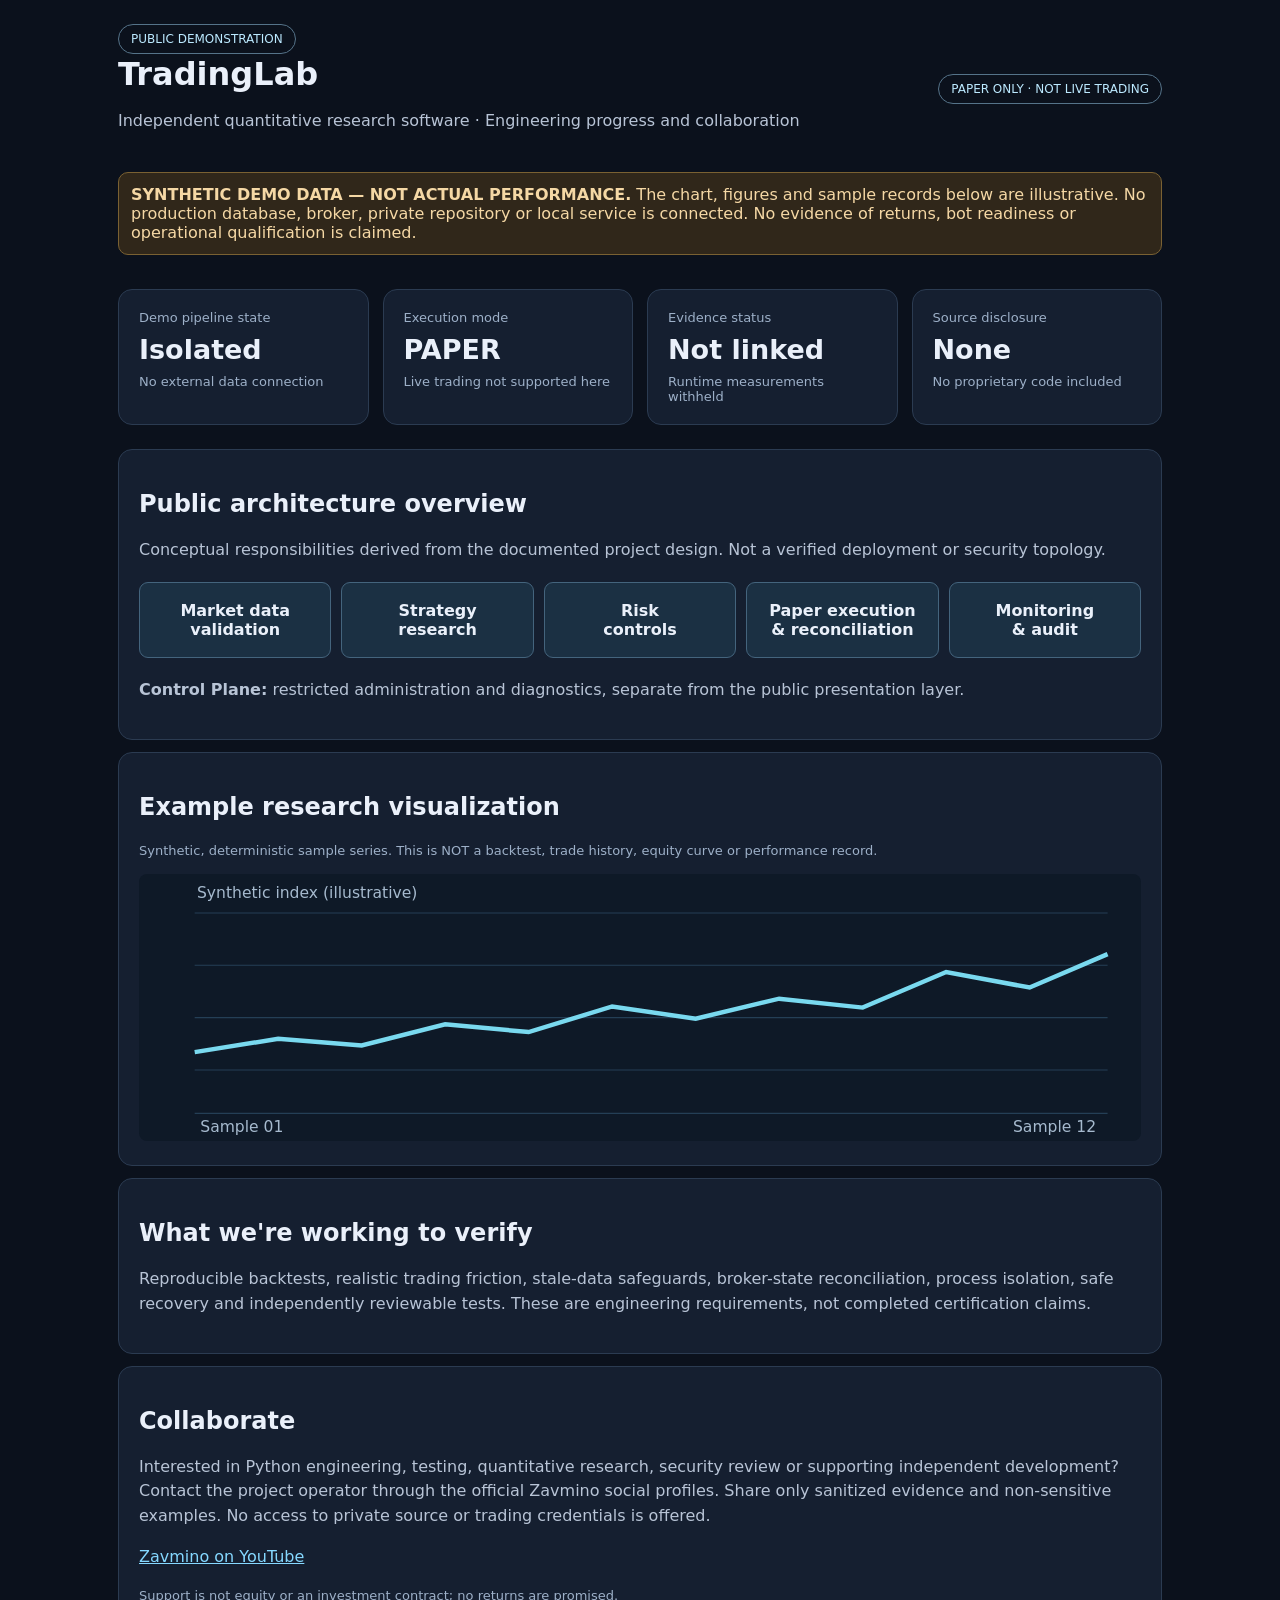
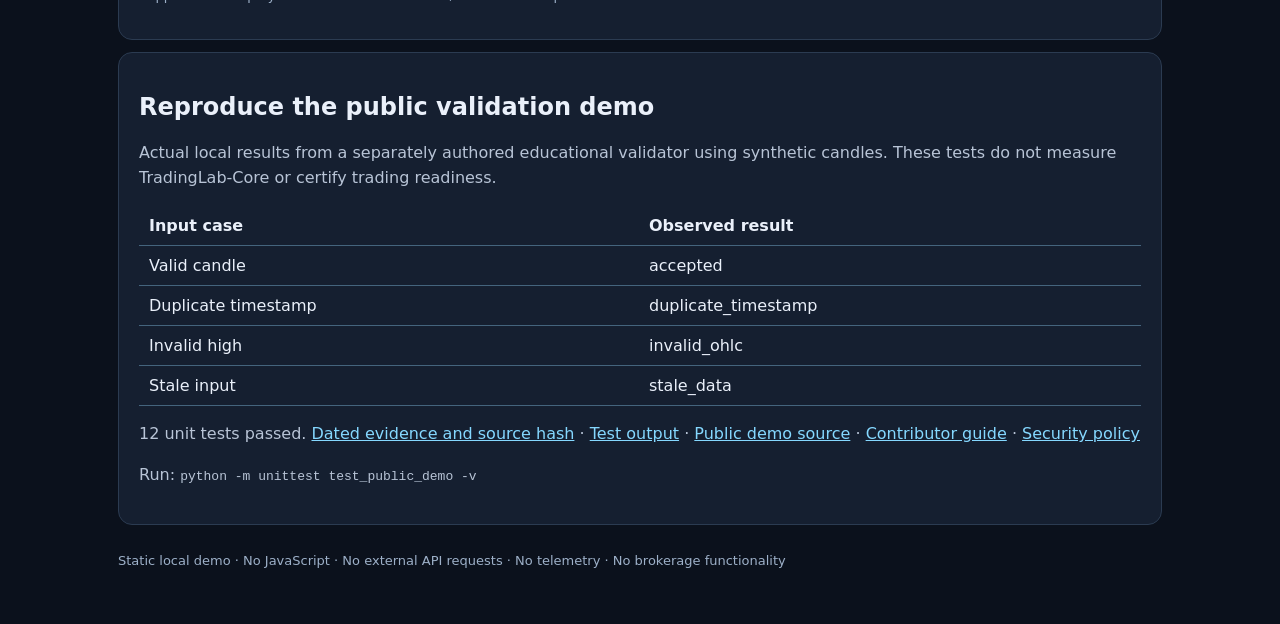
==== index.html @ 98244bb0 "Publish isolated public engineering demonstration and contribution guide" ====
<!doctype html><html lang="en"><head><meta charset="utf-8"><meta name="viewport" content="width=device-width,initial-scale=1"><title>TradingLab | Public Engineering Overview</title><style>:root{font-family:Inter,system-ui,-apple-system,Segoe UI,sans-serif;color:#eaf0fa;background:#0b111c}*{box-sizing:border-box}body{margin:0;padding:28px;max-width:1100px;margin:auto}a{color:#85d8ff}header{display:flex;justify-content:space-between;gap:16px;align-items:center;flex-wrap:wrap}h1{font-size:32px;margin:8px 0}p{line-height:1.55;color:#b8c4d6}.tag{border:1px solid #557389;border-radius:20px;padding:7px 12px;font-size:12px;color:#bce9ff}.warning{background:#30271a;border:1px solid #7a6132;border-radius:10px;padding:12px;margin:22px 0;color:#f5d8a5}.cards{display:grid;grid-template-columns:repeat(auto-fit,minmax(190px,1fr));gap:14px}.card,.panel{background:#151f30;border:1px solid #2b3b51;border-radius:14px;padding:20px;margin:12px 0}.metric{font-size:27px;font-weight:700;margin:9px 0}.muted{color:#9db0c8;font-size:13px}.flow{display:grid;grid-template-columns:repeat(5,1fr);gap:10px;align-items:center;margin:20px 0}.node{border-radius:9px;border:1px solid #44647d;background:#1b3043;padding:14px;text-align:center;font-weight:600;min-height:76px;display:grid;place-items:center}.arr{text-align:center;color:#7ab9d8}.flow .arr{display:none}.chart{width:100%;height:auto;background:#0e1927;border-radius:8px}footer{margin:28px 0;color:#9db0c8;font-size:13px}@media(max-width:680px){body{padding:16px}.flow{grid-template-columns:1fr}.flow .arr{display:block}.node{min-height:55px}}table{border-collapse:collapse;width:100%}td,th{text-align:left;padding:10px;border-bottom:1px solid #44647d}a:focus-visible{outline:3px solid #fff;outline-offset:4px}</style></head><body>
<header><div><span class="tag">PUBLIC DEMONSTRATION</span><h1>TradingLab</h1><p>Independent quantitative research software · Engineering progress and collaboration</p></div><span class="tag">PAPER ONLY · NOT LIVE TRADING</span></header>
<div class="warning"><strong>SYNTHETIC DEMO DATA — NOT ACTUAL PERFORMANCE.</strong> The chart, figures and sample records below are illustrative. No production database, broker, private repository or local service is connected. No evidence of returns, bot readiness or operational qualification is claimed.</div>
<section class="cards"><div class="card"><div class="muted">Demo pipeline state</div><div class="metric">Isolated</div><div class="muted">No external data connection</div></div><div class="card"><div class="muted">Execution mode</div><div class="metric">PAPER</div><div class="muted">Live trading not supported here</div></div><div class="card"><div class="muted">Evidence status</div><div class="metric">Not linked</div><div class="muted">Runtime measurements withheld</div></div><div class="card"><div class="muted">Source disclosure</div><div class="metric">None</div><div class="muted">No proprietary code included</div></div></section>
<section class="panel"><h2>Public architecture overview</h2><p>Conceptual responsibilities derived from the documented project design. Not a verified deployment or security topology.</p><div class="flow"><div class="node">Market data<br>validation</div><div class="node">Strategy<br>research</div><div class="node">Risk<br>controls</div><div class="node">Paper execution<br>& reconciliation</div><div class="node">Monitoring<br>& audit</div></div><p><strong>Control Plane:</strong> restricted administration and diagnostics, separate from the public presentation layer.</p></section>
<section class="panel"><h2>Example research visualization</h2><p class="muted">Synthetic, deterministic sample series. This is NOT a backtest, trade history, equity curve or performance record.</p><svg class="chart" viewBox="0 0 900 240" role="img" aria-label="Illustrative synthetic data-quality index chart"><g stroke="#243f56" stroke-width="1"><path d="M50 35H870 M50 82H870 M50 129H870 M50 176H870 M50 215H870"/></g><path d="M50 160 L125 148 L200 154 L275 135 L350 142 L425 119 L500 130 L575 112 L650 120 L725 88 L800 102 L870 72" stroke="#79d9ef" stroke-width="4" fill="none"/><g fill="#a6bace" font-size="14"><text x="52" y="22">Synthetic index (illustrative)</text><text x="55" y="232">Sample 01</text><text x="785" y="232">Sample 12</text></g></svg></section>
<section class="panel"><h2>What we're working to verify</h2><p>Reproducible backtests, realistic trading friction, stale-data safeguards, broker-state reconciliation, process isolation, safe recovery and independently reviewable tests. These are engineering requirements, not completed certification claims.</p></section>
<section class="panel"><h2>Collaborate</h2><p>Interested in Python engineering, testing, quantitative research, security review or supporting independent development? Contact the project operator through the official Zavmino social profiles. Share only sanitized evidence and non-sensitive examples. No access to private source or trading credentials is offered.</p><p><a href="https://www.youtube.com/@Zavmino">Zavmino on YouTube</a></p><p class="muted">Support is not equity or an investment contract; no returns are promised.</p></section>
<section class="panel"><h2>Reproduce the public validation demo</h2><p>Actual local results from a separately authored educational validator using synthetic candles. These tests do not measure TradingLab-Core or certify trading readiness.</p><table><thead><tr><th>Input case</th><th>Observed result</th></tr></thead><tbody><tr><td>Valid candle</td><td>accepted</td></tr><tr><td>Duplicate timestamp</td><td>duplicate_timestamp</td></tr><tr><td>Invalid high</td><td>invalid_ohlc</td></tr><tr><td>Stale input</td><td>stale_data</td></tr></tbody></table><p>12 unit tests passed. <a href="evidence.json">Dated evidence and source hash</a> · <a href="test-results.txt">Test output</a> · <a href="public_demo.py">Public demo source</a> · <a href="CONTRIBUTING.md">Contributor guide</a> · <a href="SECURITY.md">Security policy</a></p><p>Run: <code>python -m unittest test_public_demo -v</code></p></section><footer>Static local demo · No JavaScript · No external API requests · No telemetry · No brokerage functionality</footer></body></html>
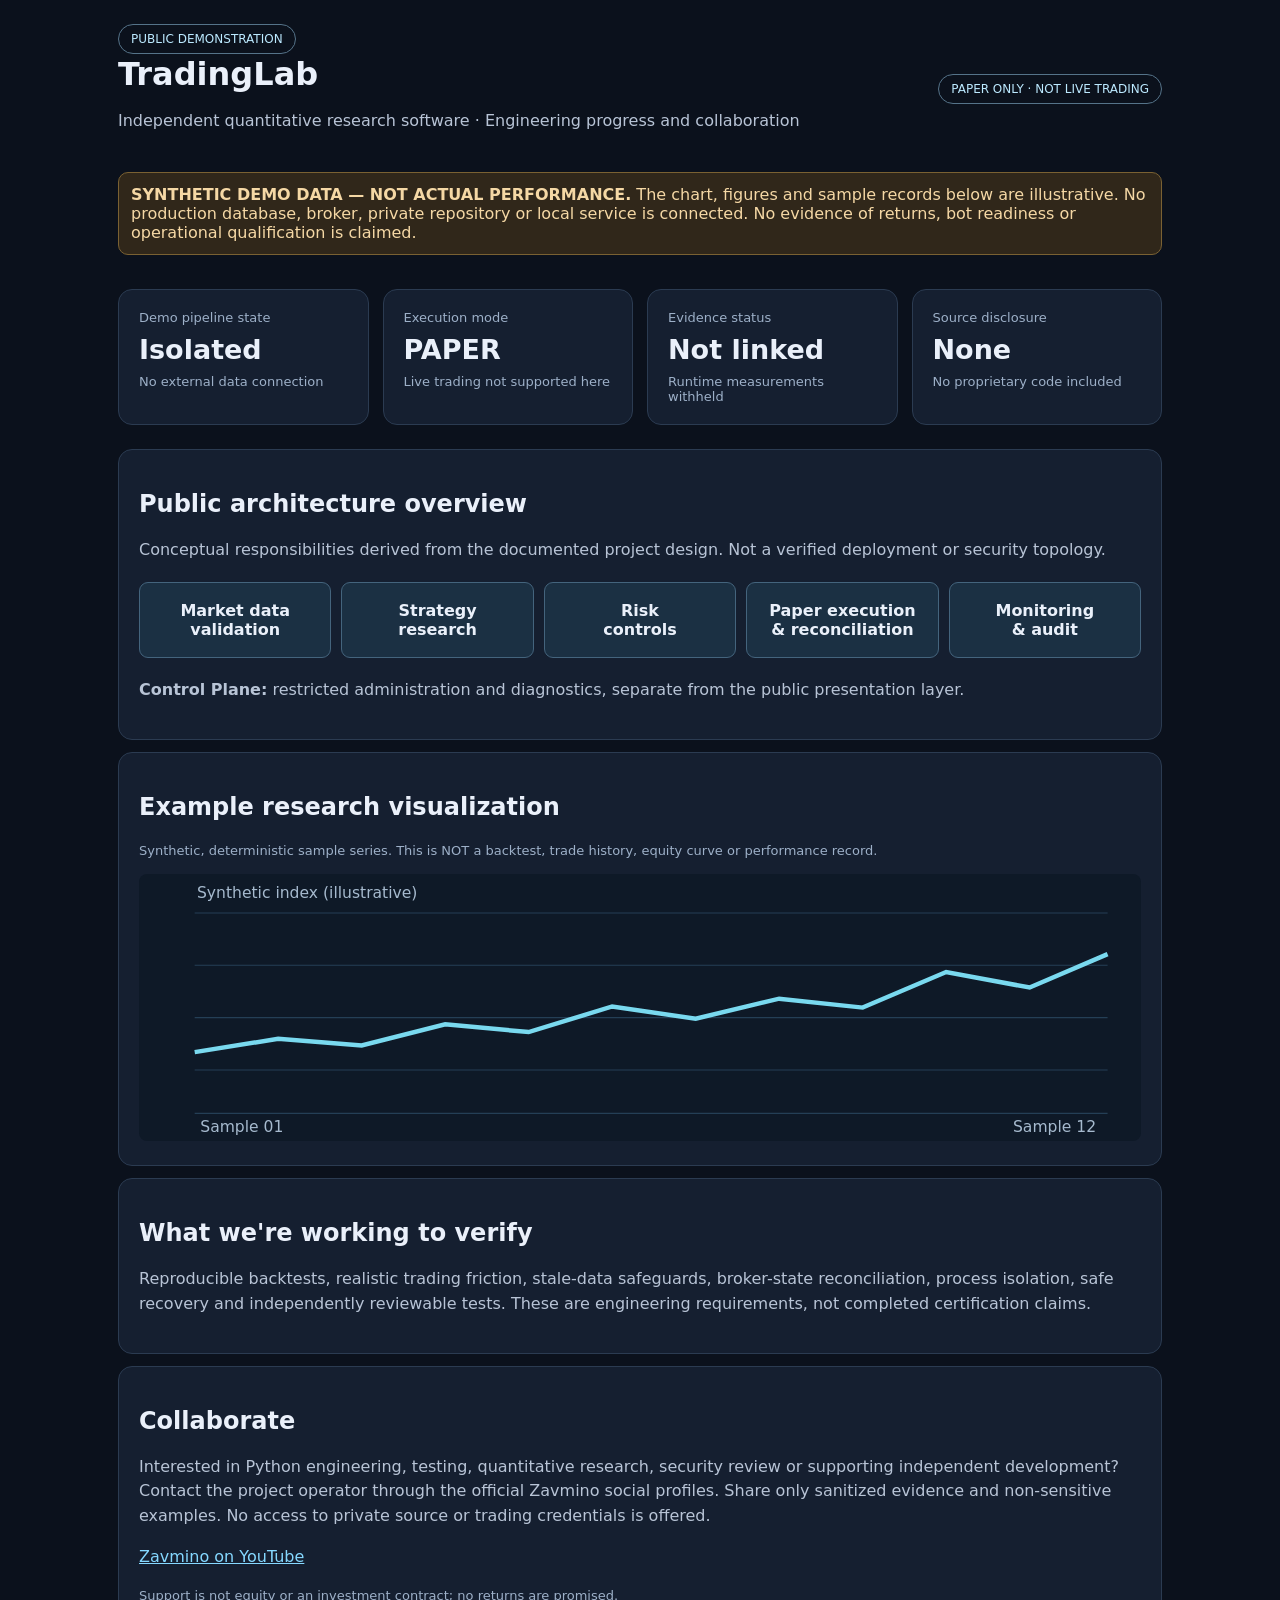
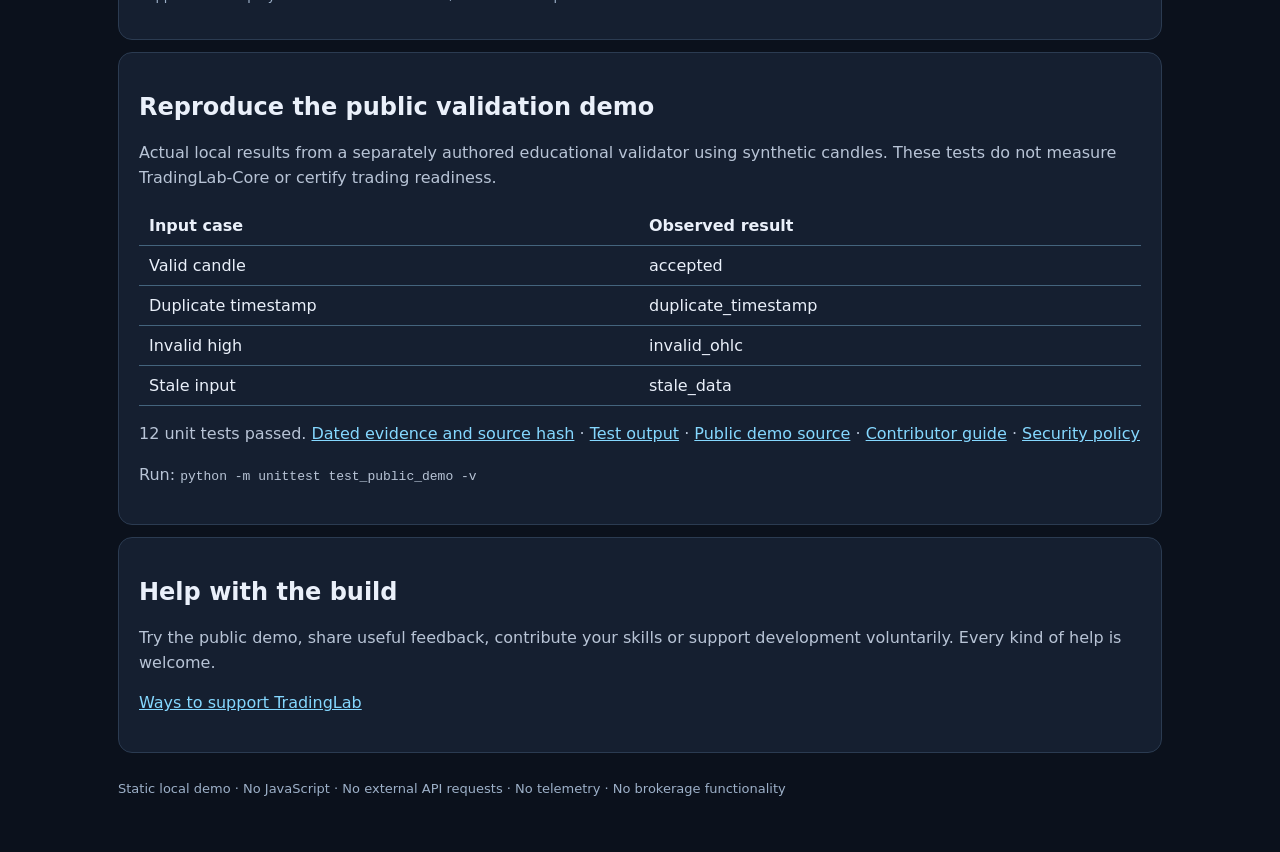
==== commit 19dc28d1: "Add voluntary support, funding and contributor pages" ====
--- a/index.html
+++ b/index.html
@@ -6,4 +6,4 @@
 <section class="panel"><h2>Example research visualization</h2><p class="muted">Synthetic, deterministic sample series. This is NOT a backtest, trade history, equity curve or performance record.</p><svg class="chart" viewBox="0 0 900 240" role="img" aria-label="Illustrative synthetic data-quality index chart"><g stroke="#243f56" stroke-width="1"><path d="M50 35H870 M50 82H870 M50 129H870 M50 176H870 M50 215H870"/></g><path d="M50 160 L125 148 L200 154 L275 135 L350 142 L425 119 L500 130 L575 112 L650 120 L725 88 L800 102 L870 72" stroke="#79d9ef" stroke-width="4" fill="none"/><g fill="#a6bace" font-size="14"><text x="52" y="22">Synthetic index (illustrative)</text><text x="55" y="232">Sample 01</text><text x="785" y="232">Sample 12</text></g></svg></section>
 <section class="panel"><h2>What we're working to verify</h2><p>Reproducible backtests, realistic trading friction, stale-data safeguards, broker-state reconciliation, process isolation, safe recovery and independently reviewable tests. These are engineering requirements, not completed certification claims.</p></section>
 <section class="panel"><h2>Collaborate</h2><p>Interested in Python engineering, testing, quantitative research, security review or supporting independent development? Contact the project operator through the official Zavmino social profiles. Share only sanitized evidence and non-sensitive examples. No access to private source or trading credentials is offered.</p><p><a href="https://www.youtube.com/@Zavmino">Zavmino on YouTube</a></p><p class="muted">Support is not equity or an investment contract; no returns are promised.</p></section>
-<section class="panel"><h2>Reproduce the public validation demo</h2><p>Actual local results from a separately authored educational validator using synthetic candles. These tests do not measure TradingLab-Core or certify trading readiness.</p><table><thead><tr><th>Input case</th><th>Observed result</th></tr></thead><tbody><tr><td>Valid candle</td><td>accepted</td></tr><tr><td>Duplicate timestamp</td><td>duplicate_timestamp</td></tr><tr><td>Invalid high</td><td>invalid_ohlc</td></tr><tr><td>Stale input</td><td>stale_data</td></tr></tbody></table><p>12 unit tests passed. <a href="evidence.json">Dated evidence and source hash</a> · <a href="test-results.txt">Test output</a> · <a href="public_demo.py">Public demo source</a> · <a href="CONTRIBUTING.md">Contributor guide</a> · <a href="SECURITY.md">Security policy</a></p><p>Run: <code>python -m unittest test_public_demo -v</code></p></section><footer>Static local demo · No JavaScript · No external API requests · No telemetry · No brokerage functionality</footer></body></html>
+<section class="panel" id="public-demo"><h2>Reproduce the public validation demo</h2><p>Actual local results from a separately authored educational validator using synthetic candles. These tests do not measure TradingLab-Core or certify trading readiness.</p><table><thead><tr><th>Input case</th><th>Observed result</th></tr></thead><tbody><tr><td>Valid candle</td><td>accepted</td></tr><tr><td>Duplicate timestamp</td><td>duplicate_timestamp</td></tr><tr><td>Invalid high</td><td>invalid_ohlc</td></tr><tr><td>Stale input</td><td>stale_data</td></tr></tbody></table><p>12 unit tests passed. <a href="evidence.json">Dated evidence and source hash</a> · <a href="test-results.txt">Test output</a> · <a href="public_demo.py">Public demo source</a> · <a href="CONTRIBUTING.md">Contributor guide</a> · <a href="SECURITY.md">Security policy</a></p><p>Run: <code>python -m unittest test_public_demo -v</code></p></section><section class="panel"><h2>Help with the build</h2><p>Try the public demo, share useful feedback, contribute your skills or support development voluntarily. Every kind of help is welcome.</p><p><a href="support.html">Ways to support TradingLab</a></p></section><footer>Static local demo · No JavaScript · No external API requests · No telemetry · No brokerage functionality</footer></body></html>
